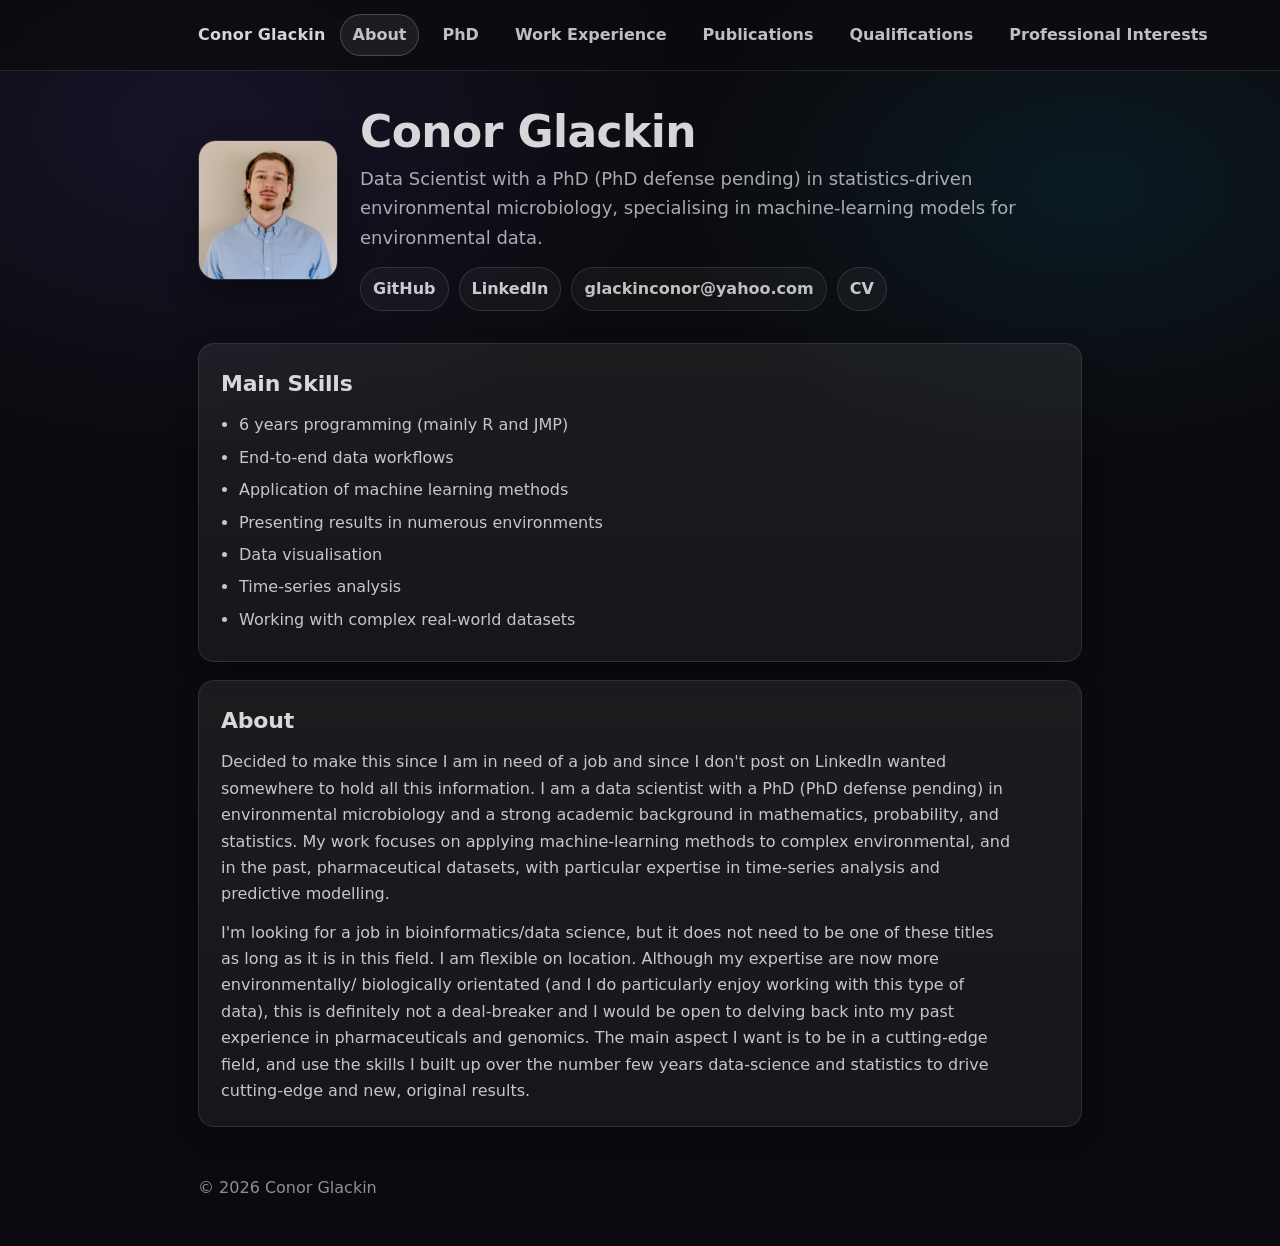
==== index.html @ 52a51683 "Update index.html" ====
<!doctype html>
<html lang="en">
<head>
  <meta charset="utf-8" />
  <meta name="viewport" content="width=device-width, initial-scale=1" />
  <title>Conor Glackin | About</title>
  <link rel="stylesheet" href="style.css" />
</head>
<body>
  <header class="nav">
    <div class="wrap">
      <a class="brand" href="index.html">Conor Glackin</a>
      <nav>
        <a class="active" href="index.html">About</a>
        <a href="phd.html">PhD</a>
        <a href="work.html">Work Experience</a>
        <a href="publications.html">Publications</a>
        <a href="qualifications.html">Qualifications</a>
        <a href="professional_interests.html">Professional Interests</a>
      </nav>
    </div>
  </header>

  <main class="wrap">
    <section class="hero">
      <!-- Make profile photo clickable in the same lightbox -->
      <img class="avatar lightboxable" src="images/portrait.jpeg" alt="Portrait of Conor Glackin" />

      <div>
        <h1>Conor Glackin</h1>
        <p class="lead">
          Data Scientist with a PhD (PhD defense pending) in statistics-driven environmental microbiology,
          specialising in machine-learning models for environmental data.
        </p>

        <!-- Remove the bullet spans (your CSS hides most spans, which can make the email look "missing") -->
        <p class="links">
          <a href="https://github.com/Conor7896" target="_blank" rel="noopener">GitHub</a>
          <a href="https://www.linkedin.com/in/conor-glackin-30a525185/" target="_blank" rel="noopener">LinkedIn</a>
          <span class="email">glackinconor@yahoo.com</span>
          <a href="cv_conor_glackin_devs_data_25_03_26.pdf" target="_blank" rel="noopener">CV</a>
        </p>
      </div>
    </section>

       <section class="card">
      <h2>Main Skills</h2>
      <ul>
        <li>6 years programming (mainly R and JMP)</li>
        <li>End-to-end data workflows</li>
        <li>Application of machine learning methods</li>
        <li>Presenting results in numerous environments</li>
        <li>Data visualisation</li>
        <li>Time-series analysis</li>
        <li>Working with complex real-world datasets</li>
      </ul>
    </section>
    
    <section class="card">
      <h2>About</h2>
      <p>
        Decided to make this since I am in need of a job and since I don't post on LinkedIn wanted somewhere to hold all this information.
        I am a data scientist with a PhD (PhD defense pending) in environmental microbiology and a strong academic background
        in mathematics, probability, and statistics. My work focuses on applying machine-learning methods
        to complex environmental, and in the past, pharmaceutical datasets, with particular expertise in
        time-series analysis and predictive modelling.
      </p>
      <p>
        I'm looking for a job in bioinformatics/data science, but it does not need to be one of these titles as long as it is in this field. I am flexible on location. Although my expertise are now more environmentally/
        biologically orientated (and I do particularly enjoy working with this type of data), this is definitely not a deal-breaker and I
        would be open to delving back into my past experience in pharmaceuticals and genomics.
        The main aspect I want is to be in a cutting-edge field, and
        use the skills I built up over the number few years data-science and statistics to drive cutting-edge and new, original results.
      </p>
    </section>

 

    <footer class="footer">© <span id="y"></span> Conor Glackin</footer>
  </main>

  <!-- Lightbox (click image -> popup) -->
  <div id="lightbox" class="lightbox" aria-hidden="true">
    <button class="lightbox-close" aria-label="Close image">×</button>
    <img id="lightbox-img" alt="">
  </div>

  <script>
    // year in footer
    document.getElementById("y").textContent = new Date().getFullYear();

    // Lightbox
    const lightbox = document.getElementById("lightbox");
    const lightboxImg = document.getElementById("lightbox-img");
    const closeBtn = document.querySelector(".lightbox-close");

    function openLightbox(src, alt){
      lightboxImg.src = src;
      lightboxImg.alt = alt || "";
      lightbox.classList.add("open");
      lightbox.setAttribute("aria-hidden", "false");
    }

    function closeLightbox(){
      lightbox.classList.remove("open");
      lightbox.setAttribute("aria-hidden", "true");
      lightboxImg.src = "";
    }

    document.addEventListener("click", (e) => {
      const img = e.target.closest("img.lightboxable");
      if (img) openLightbox(img.src, img.alt);
    });

    closeBtn.addEventListener("click", closeLightbox);

    lightbox.addEventListener("click", (e) => {
      if (e.target === lightbox) closeLightbox();
    });

    document.addEventListener("keydown", (e) => {
      if (e.key === "Escape") closeLightbox();
    });
  </script>
</body>
</html>
---- style.css ----
/* Base */
* { box-sizing: border-box; }

:root{
  --bg: #0b0b0f;
  --panel: rgba(255,255,255,0.05);
  --panel-strong: rgba(255,255,255,0.07);
  --border: rgba(255,255,255,0.10);
  --text: rgba(232,232,234,0.92);
  --muted: rgba(232,232,234,0.72);
  --muted2: rgba(232,232,234,0.60);
  --shadow: 0 12px 30px rgba(0,0,0,0.35);
}

html { scroll-behavior: smooth; }

body {
  margin: 0;
  font-family: system-ui, -apple-system, Segoe UI, Roboto, Arial, sans-serif;
  color: var(--text);
  background: radial-gradient(900px 600px at 15% 10%, rgba(120,90,255,0.10), transparent 55%),
              radial-gradient(700px 450px at 85% 15%, rgba(0,200,255,0.08), transparent 60%),
              var(--bg);
  line-height: 1.65;
}

a { color: inherit; text-decoration: none; }
a:hover { text-decoration: none; }

.wrap { max-width: 920px; margin: 0 auto; padding: 0 18px; }

/* Nav */
.nav {
  position: sticky;
  top: 0;
  z-index: 10;
  background: rgba(11,11,15,0.75);
  border-bottom: 1px solid rgba(255,255,255,0.10);
  backdrop-filter: blur(10px);
}

/* keep the header in ONE row */
.nav .wrap {
  display: flex;
  align-items: center;
  justify-content: space-between;
  padding: 14px 18px;
  gap: 14px;
  flex-wrap: nowrap;              /* NEW */
}

.brand {
  font-weight: 750;
  letter-spacing: 0.2px;
  white-space: nowrap;            /* NEW: keep "Conor Glackin" on one line */
}

nav {
  display: flex;
  flex-wrap: nowrap;              /* NEW: no wrapping */
  white-space: nowrap;            /* NEW: keep to one line */
  justify-content: flex-end;
  gap: 10px;
}

nav a {
  flex: 0 0 auto;                 /* NEW */
  color: rgba(232,232,234,0.82);
  font-weight: 650;
  padding: 7px 12px;
  border-radius: 999px;
  border: 1px solid transparent;
  transition: transform 0.12s ease, background 0.12s ease, border-color 0.12s ease, opacity 0.12s ease;
}

nav a:hover {
  opacity: 0.95;
  border-color: rgba(255,255,255,0.14);
  background: rgba(255,255,255,0.05);
  transform: translateY(-1px);
}

nav a.active {
  border-color: rgba(255,255,255,0.20);
  background: rgba(255,255,255,0.07);
}

/* Hero */
.hero {
  display: grid;
  grid-template-columns: 140px 1fr;
  gap: 22px;
  padding: 38px 0 14px;
  align-items: center;
}

.avatar {
  width: 140px;
  height: 140px;
  border-radius: 18px;
  object-fit: cover;
  border: 1px solid rgba(255,255,255,0.12);
  box-shadow: var(--shadow);
}

h1 {
  margin: 0 0 8px;
  font-size: 44px;
  line-height: 1.05;
  letter-spacing: -0.6px;
  white-space: nowrap;            /* NEW: keep name on one line */
}

.lead {
  margin: 0 0 14px;
  color: var(--muted);
  font-size: 18px;
  max-width: 62ch;
}

.links {
  margin: 0;
  display: flex;
  gap: 10px;
  align-items: center;
  flex-wrap: wrap;
}

/* Make hero links look like “chips/buttons” */
.links a, .links span {
  display: inline-flex;
  align-items: center;
  gap: 8px;
  padding: 8px 12px;
  border-radius: 999px;
  border: 1px solid rgba(255,255,255,0.12);
  background: rgba(255,255,255,0.04);
  color: rgba(232,232,234,0.86);
  font-weight: 600;
}

.links a {
  transition: transform 0.12s ease, background 0.12s ease, border-color 0.12s ease;
}

.links a:hover {
  transform: translateY(-1px);
  background: rgba(255,255,255,0.06);
  border-color: rgba(255,255,255,0.18);
}

.links span { cursor: text; opacity: 0.95; }

/* Remove the bullet separators visually (optional) */
.links > span:not(:last-child):not(.email) { display:none; }

/* Cards */
.card {
  background: linear-gradient(180deg, var(--panel-strong), var(--panel));
  padding: 22px;
  margin: 18px 0;
  border: 1px solid var(--border);
  border-radius: 16px;
  box-shadow: 0 10px 24px rgba(0,0,0,0.25);
}

.card h2 {
  margin: 0 0 10px;
  font-size: 22px;
  letter-spacing: -0.2px;
}

.card p {
  margin: 0 0 12px;
  color: rgba(232,232,234,0.84);
  max-width: 78ch;
}

.card p:last-child { margin-bottom: 0; }

.card ul {
  margin: 10px 0 0;
  padding-left: 18px;
  color: rgba(232,232,234,0.84);
}

.card li { margin: 6px 0; }

/* Footer */
.footer { padding: 30px 0 44px; color: var(--muted2); }

/* Poster */
.poster {
  width: 100%;
  max-width: 520px;
  height: auto;
  border-radius: 14px;
  border: 1px solid rgba(255,255,255,0.10);
  background: rgba(255,255,255,0.04);
  display: block;
}

/* Scholar link */
.scholar-link {
  color: rgba(140, 195, 255, 0.95);
  font-weight: 650;
  text-decoration: none;
  border-bottom: 1px solid rgba(140, 195, 255, 0.45);
}
.scholar-link:hover { border-bottom-color: rgba(140, 195, 255, 0.85); }

/* Photo grid: BIGGER images */
.photo-grid {
  display: grid;
  grid-template-columns: repeat(auto-fit, minmax(320px, 1fr)); /* NEW: bigger columns */
  gap: 1rem;
  margin-top: 1rem;
}

.photo-grid img {
  width: 100%;
  height: 360px;                 /* NEW: bigger images */
  object-fit: cover;
  border-radius: 14px;
  border: 1px solid rgba(255,255,255,0.12);
  background: rgba(255,255,255,0.06);
  cursor: zoom-in;               /* NEW: indicates click */
}

.photo-caption {
  text-align: center;
  font-size: 0.95rem;
  color: rgba(232,232,234,0.72);
  margin-top: 0.35rem;
}

/* Lightbox (click image -> popup) */
.lightbox{
  position: fixed;
  inset: 0;
  background: rgba(0,0,0,0.82);
  display: none;
  align-items: center;
  justify-content: center;
  padding: 20px;
  z-index: 9999;
}

.lightbox.open{ display: flex; }

.lightbox img{
  max-width: min(1100px, 95vw);
  max-height: 90vh;
  border-radius: 16px;
  border: 1px solid rgba(255,255,255,0.18);
  box-shadow: 0 18px 60px rgba(0,0,0,0.6);
  cursor: zoom-out;
}

.lightbox-close{
  position: absolute;
  top: 14px;
  right: 18px;
  font-size: 34px;
  line-height: 1;
  background: rgba(255,255,255,0.08);
  border: 1px solid rgba(255,255,255,0.16);
  color: rgba(255,255,255,0.9);
  border-radius: 999px;
  width: 44px;
  height: 44px;
  cursor: pointer;
}
.lightbox-close:hover{ background: rgba(255,255,255,0.12); }

/* Mobile: keep nav one row; allow horizontal scroll instead of wrapping */
@media (max-width: 640px) {
  .nav .wrap {
    flex-direction: column;        /* keep brand above nav on small screens */
    align-items: flex-start;
  }

  nav {
    width: 100%;
    justify-content: flex-start;
    overflow-x: auto;              /* NEW: scroll instead of wrapping */
    -webkit-overflow-scrolling: touch;
    padding-bottom: 6px;
  }

  .hero {
    grid-template-columns: 1fr;
    text-align: center;
  }

  .avatar { margin: 0 auto; width: 150px; height: 150px; }
  h1 { font-size: 38px; white-space: nowrap; }
  .lead { margin-left: auto; margin-right: auto; }
  .links { justify-content: center; }
}
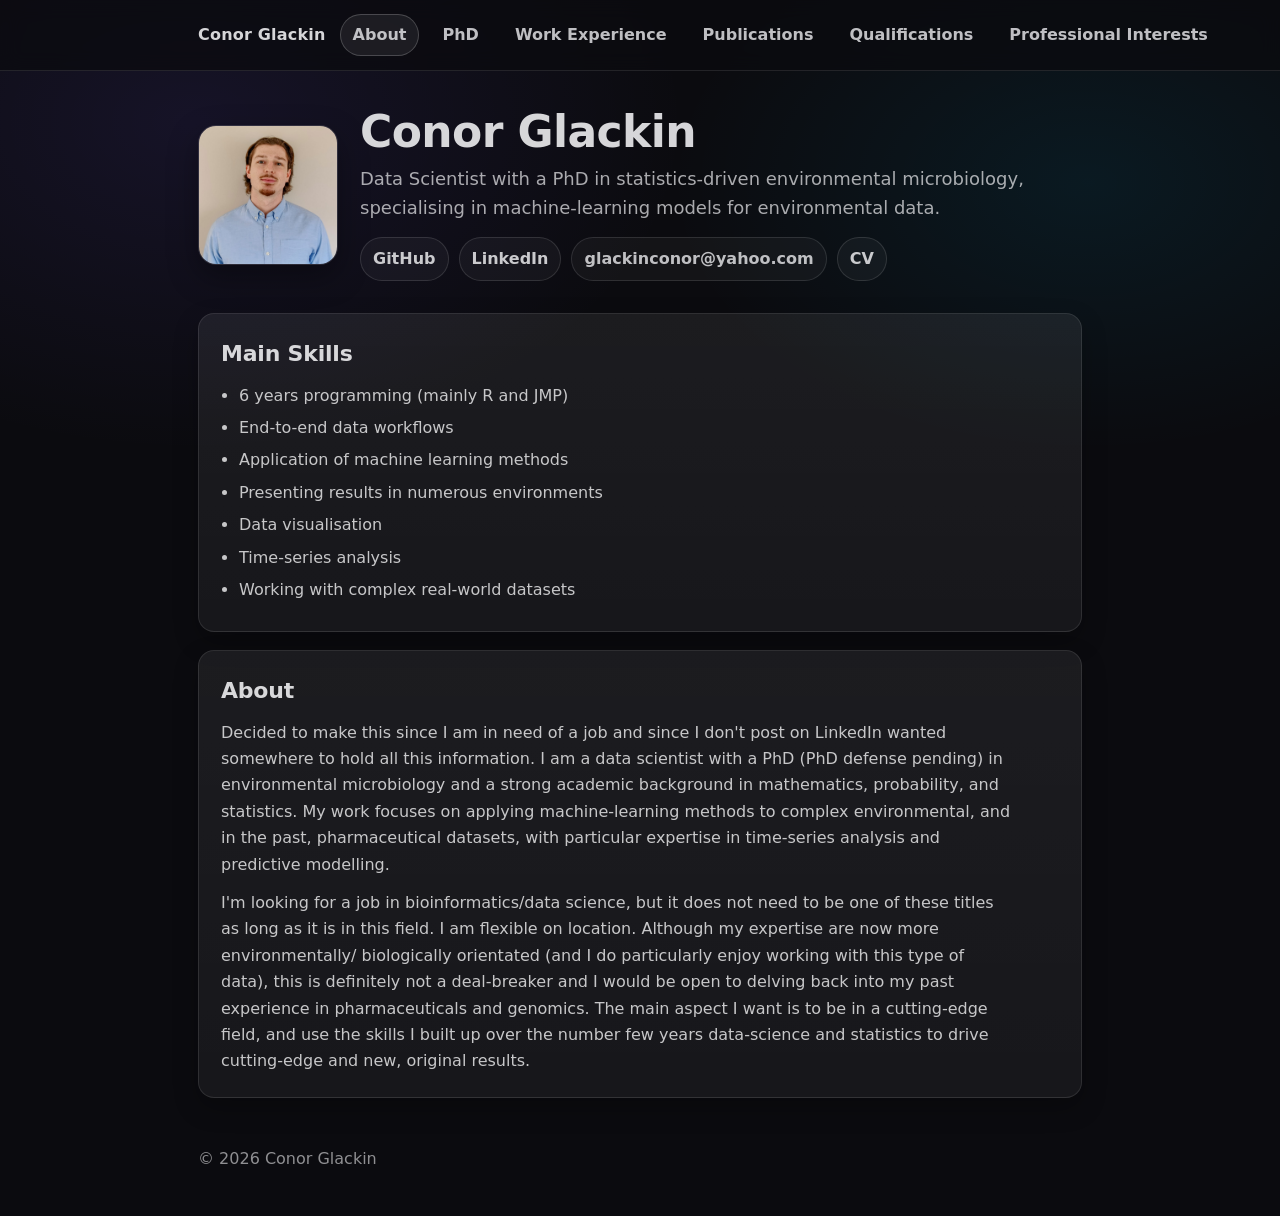
==== commit 504c1420: "Update index.html" ====
--- a/index.html
+++ b/index.html
@@ -29,7 +29,7 @@
       <div>
         <h1>Conor Glackin</h1>
         <p class="lead">
-          Data Scientist with a PhD (PhD defense pending) in statistics-driven environmental microbiology,
+          Data Scientist with a PhD in statistics-driven environmental microbiology,
           specialising in machine-learning models for environmental data.
         </p>
 
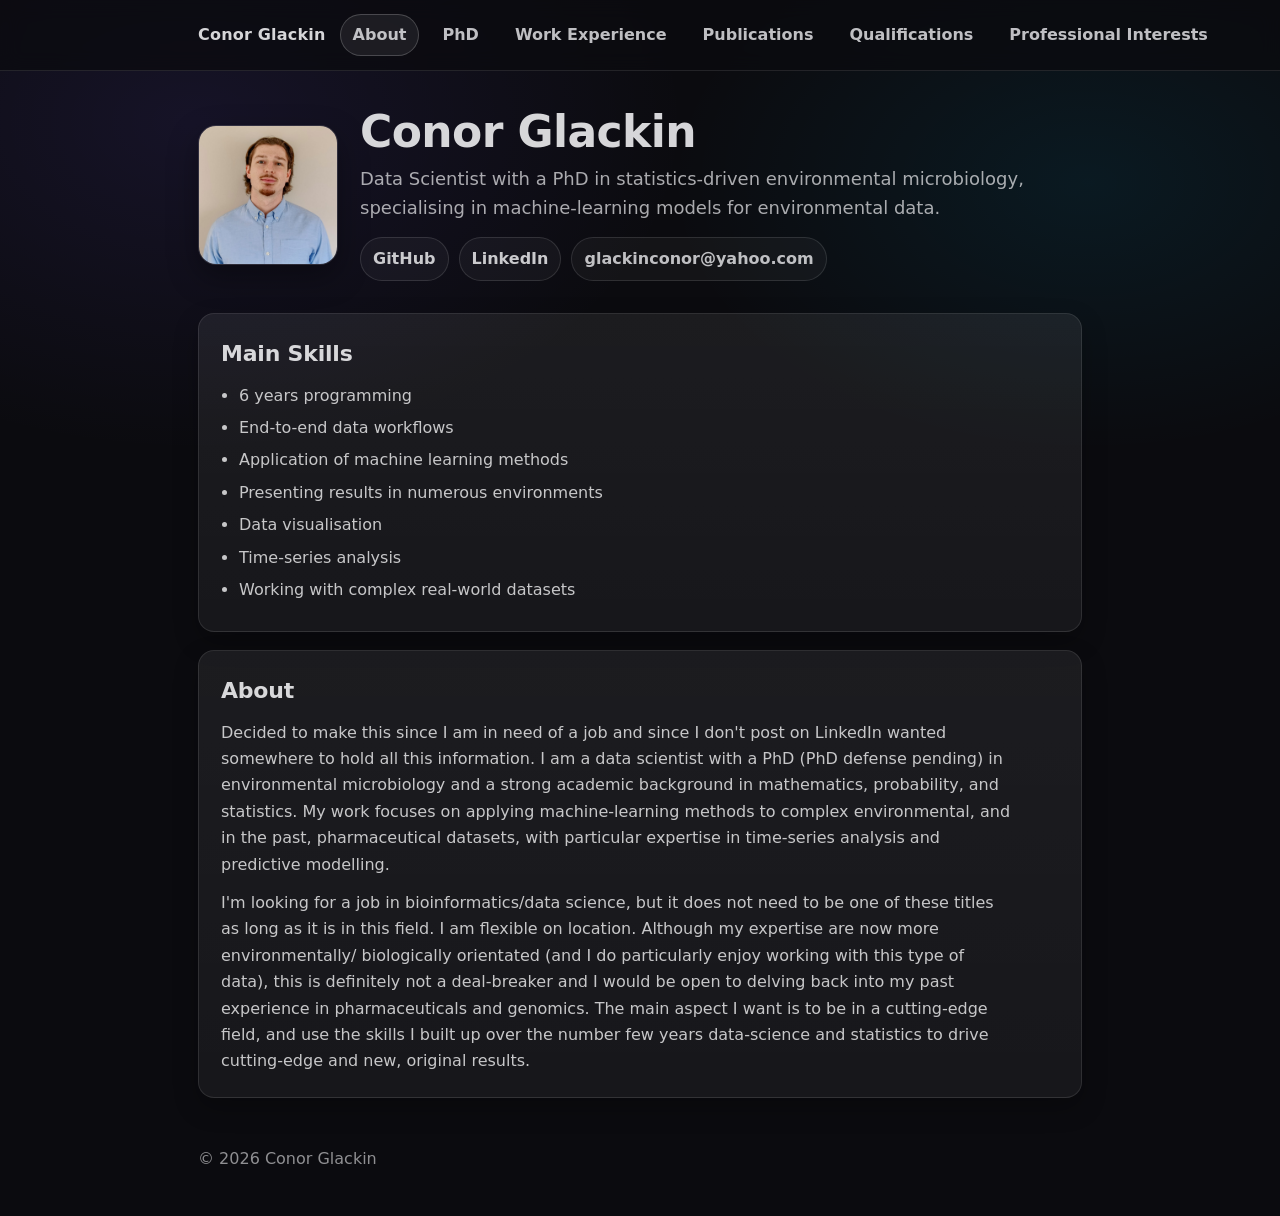
==== commit 9873d6d5: "Update index.html" ====
--- a/index.html
+++ b/index.html
@@ -38,7 +38,6 @@
           <a href="https://github.com/Conor7896" target="_blank" rel="noopener">GitHub</a>
           <a href="https://www.linkedin.com/in/conor-glackin-30a525185/" target="_blank" rel="noopener">LinkedIn</a>
           <span class="email">glackinconor@yahoo.com</span>
-          <a href="cv_conor_glackin_devs_data_25_03_26.pdf" target="_blank" rel="noopener">CV</a>
         </p>
       </div>
     </section>
@@ -46,7 +45,7 @@
        <section class="card">
       <h2>Main Skills</h2>
       <ul>
-        <li>6 years programming (mainly R and JMP)</li>
+        <li>6 years programming</li>
         <li>End-to-end data workflows</li>
         <li>Application of machine learning methods</li>
         <li>Presenting results in numerous environments</li>
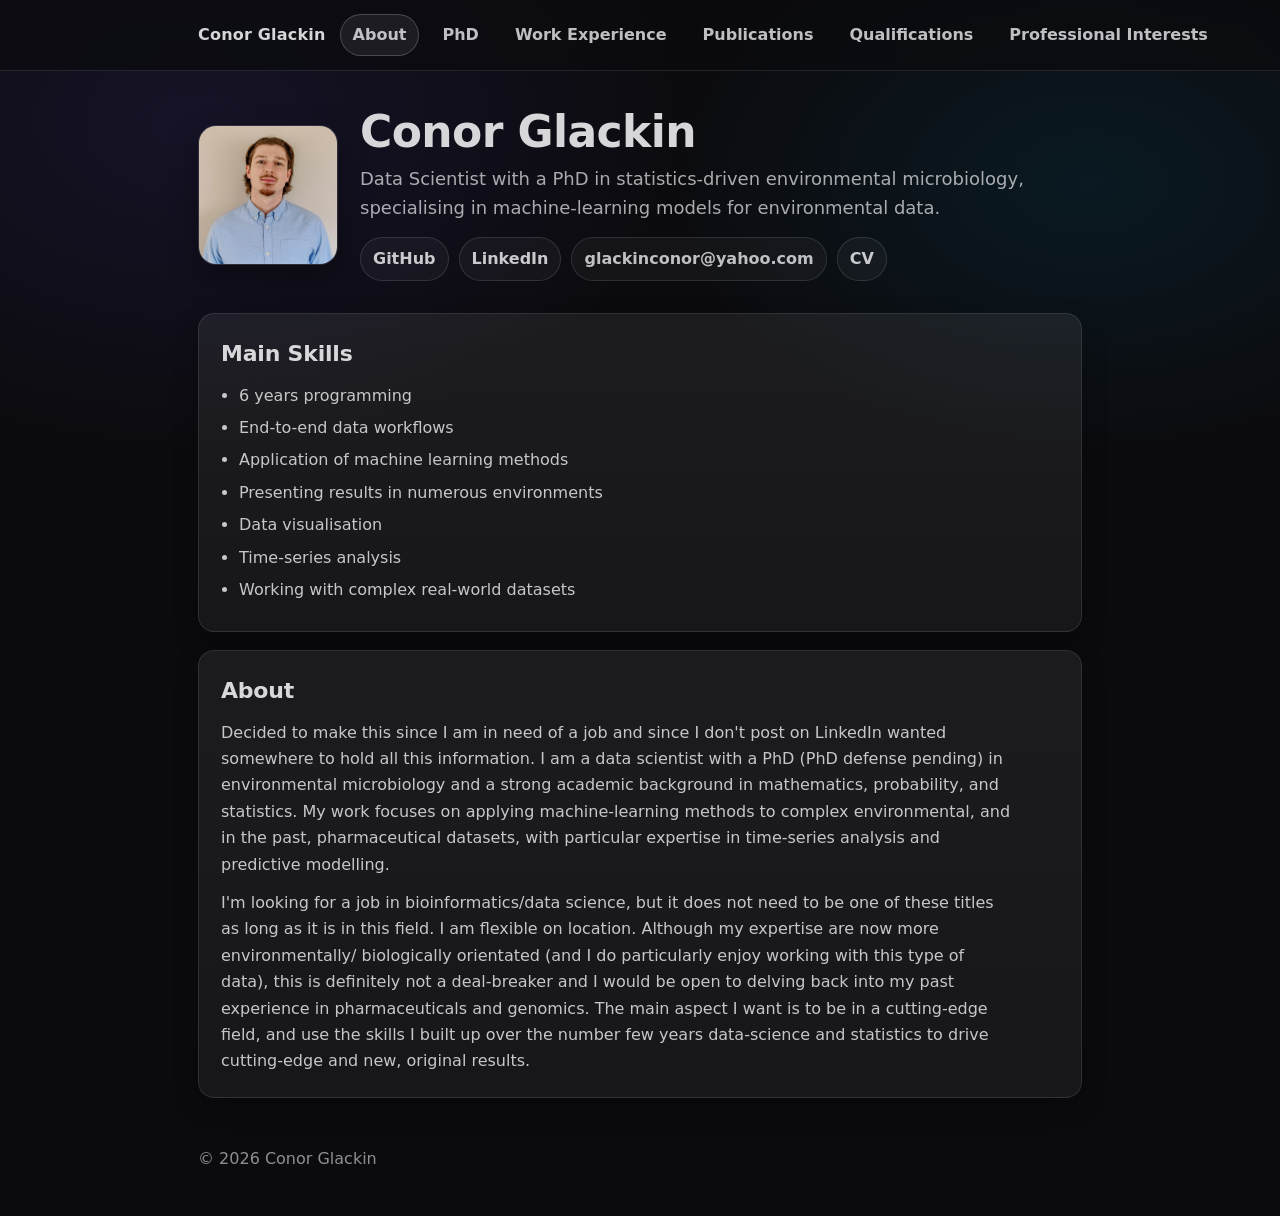
==== commit 25d998fd: "Update index.html" ====
--- a/index.html
+++ b/index.html
@@ -38,6 +38,7 @@
           <a href="https://github.com/Conor7896" target="_blank" rel="noopener">GitHub</a>
           <a href="https://www.linkedin.com/in/conor-glackin-30a525185/" target="_blank" rel="noopener">LinkedIn</a>
           <span class="email">glackinconor@yahoo.com</span>
+           <a href="cv_conor_glackin_general_platform_rec_30_07_26.pdf" target="_blank" rel="noopener">CV</a>
         </p>
       </div>
     </section>
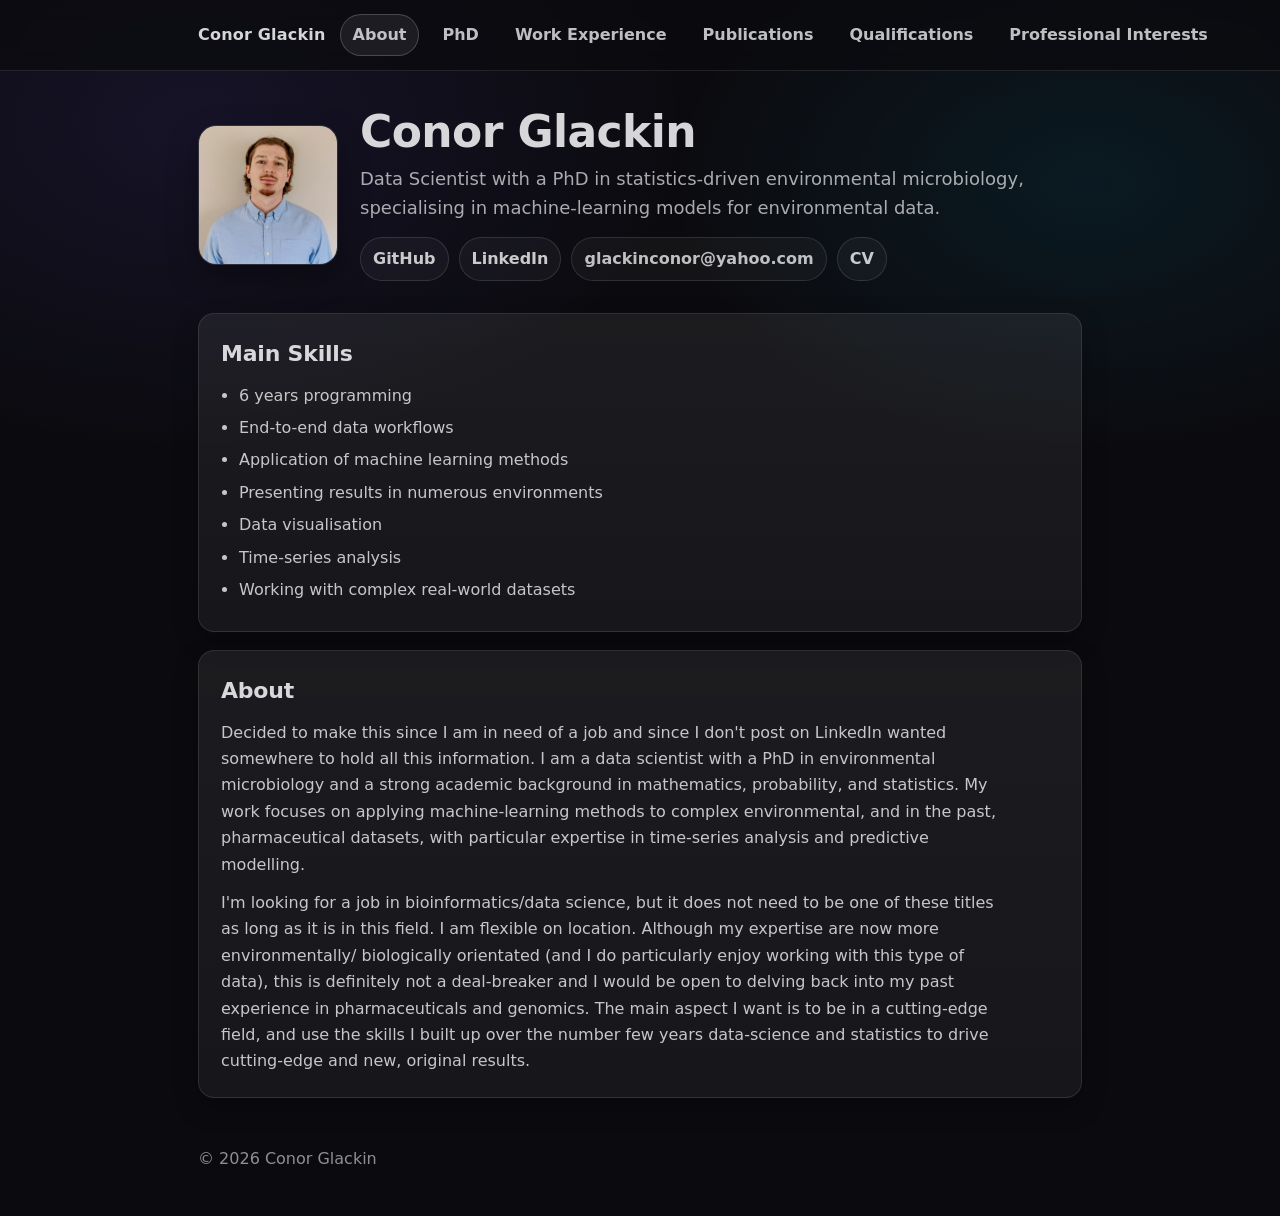
==== commit ebf3cd19: "Update index.html" ====
--- a/index.html
+++ b/index.html
@@ -60,7 +60,7 @@
       <h2>About</h2>
       <p>
         Decided to make this since I am in need of a job and since I don't post on LinkedIn wanted somewhere to hold all this information.
-        I am a data scientist with a PhD (PhD defense pending) in environmental microbiology and a strong academic background
+        I am a data scientist with a PhD in environmental microbiology and a strong academic background
         in mathematics, probability, and statistics. My work focuses on applying machine-learning methods
         to complex environmental, and in the past, pharmaceutical datasets, with particular expertise in
         time-series analysis and predictive modelling.
